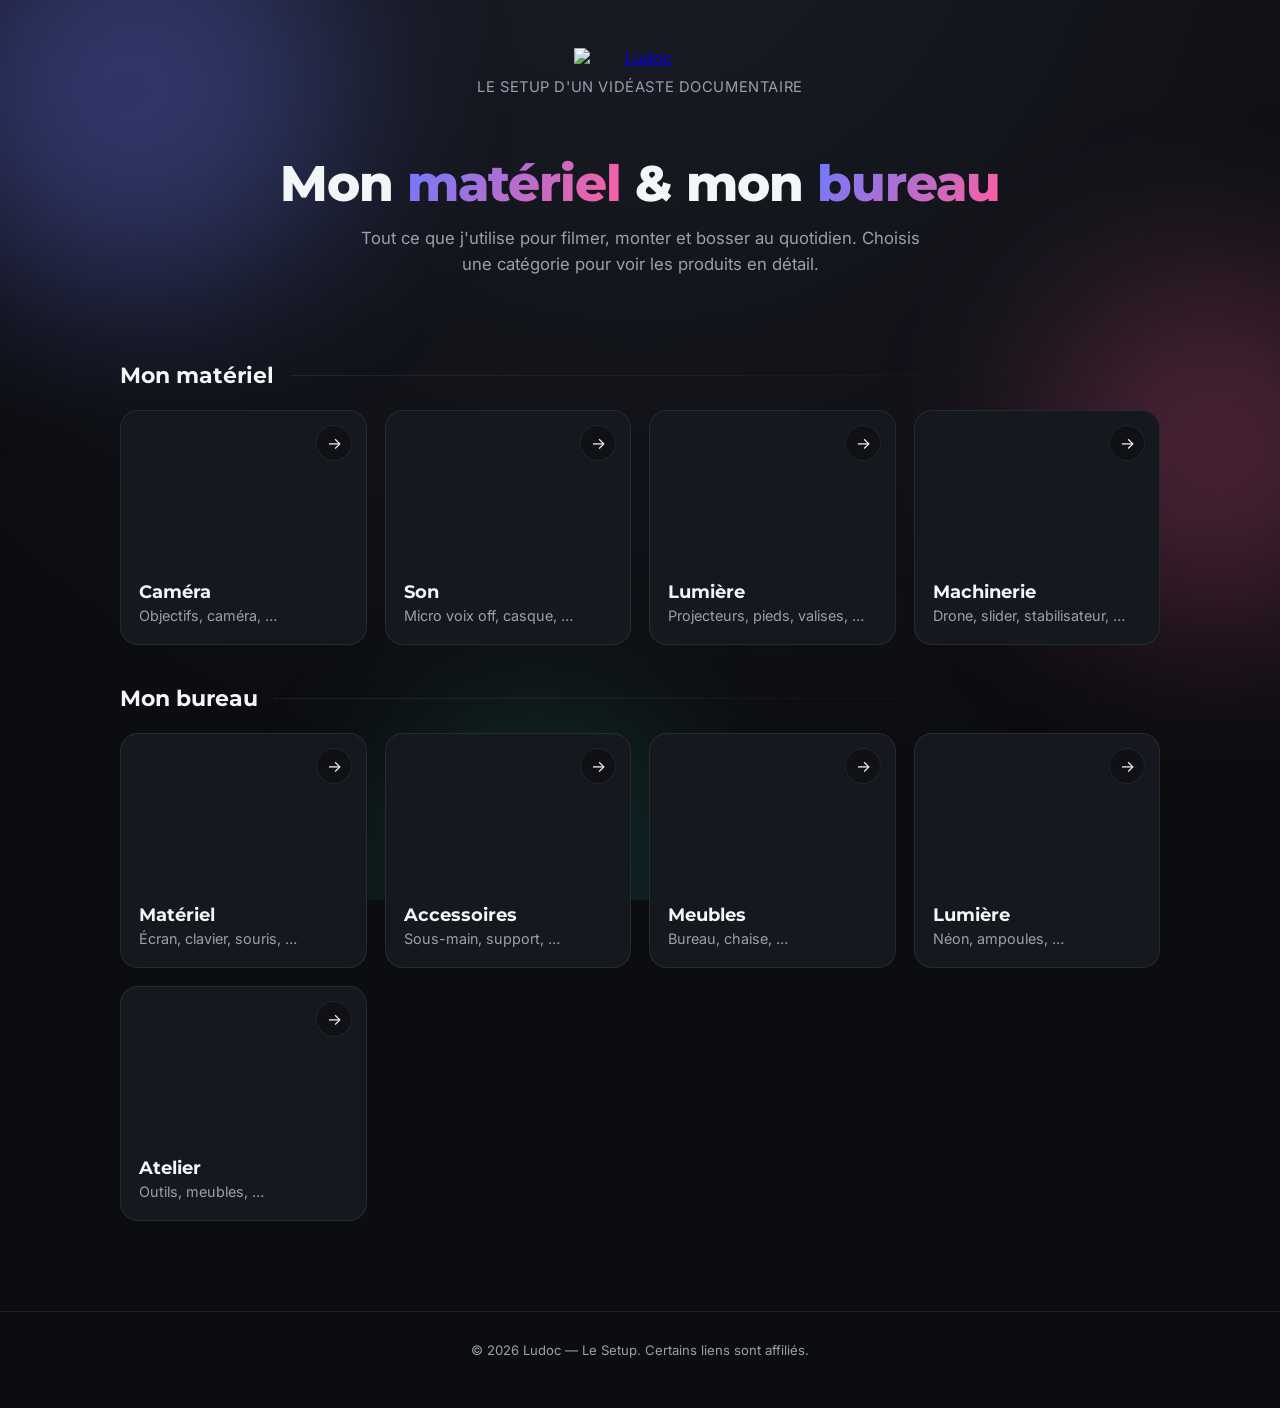
==== index.html @ 3bf1f8dd "Refonte moderne du Setup de Ludoc (page d'accueil)" ====
<!DOCTYPE html>
<html lang="fr-FR">
<head>
  <meta charset="UTF-8">
  <meta name="viewport" content="width=device-width, initial-scale=1">
  <title>Le Setup de Ludoc</title>
  <meta name="description" content="Ludoc liste ici tous les produits qu'il utilise dans son bureau et son atelier avec sa station de montage et son équipement pour filmer des documentaires et autres vidéos YouTube." />
  <meta name="robots" content="index, follow" />
  <link rel="canonical" href="https://setup.ludoc.net/" />
  <meta property="og:locale" content="fr_FR" />
  <meta property="og:type" content="website" />
  <meta property="og:title" content="Le Setup de Ludoc" />
  <meta property="og:description" content="Tout le matériel de tournage et le bureau de Ludoc, vidéaste documentaire & YouTube." />
  <meta property="og:url" content="https://setup.ludoc.net/" />
  <meta property="og:site_name" content="Le Setup de Ludoc" />
  <meta property="og:image" content="https://setup.ludoc.net/img/ludoc-setup.jpg" />

  <link rel="icon" href="https://setup.ludoc.net/img/ludoc.png" />
  <link rel="preconnect" href="https://fonts.googleapis.com">
  <link rel="preconnect" href="https://fonts.gstatic.com" crossorigin>
  <link href="https://fonts.googleapis.com/css2?family=Inter:wght@400;500;600;700&family=Montserrat:wght@600;700;800&display=swap" rel="stylesheet">
  <link href="style.css" rel="stylesheet">
</head>
<body>
  <div class="bg-orbs" aria-hidden="true">
    <span class="orb orb-1"></span>
    <span class="orb orb-2"></span>
    <span class="orb orb-3"></span>
  </div>

  <header class="site-header">
    <a class="brand" href="/">
      <img src="https://setup.ludoc.net/img/ludoc.png" alt="Ludoc" />
    </a>
    <p class="tagline">Le setup d'un vidéaste documentaire</p>
  </header>

  <main class="wrap">
    <section class="hero">
      <h1>Mon <span class="grad">matériel</span> &amp; mon <span class="grad">bureau</span></h1>
      <p>Tout ce que j'utilise pour filmer, monter et bosser au quotidien. Choisis une catégorie pour voir les produits en détail.</p>
    </section>

    <section class="cat-section" id="materiel">
      <div class="section-head">
        <h2>Mon matériel</h2>
        <span class="rule"></span>
      </div>
      <div class="grid">
        <a class="card" href="https://setup.ludoc.net/materiel-camera.html" style="--img:url('https://setup.ludoc.net/img/materiel-camera.jpg')">
          <div class="card-media"></div>
          <div class="card-body">
            <h3>Caméra</h3>
            <p>Objectifs, caméra, …</p>
          </div>
          <span class="arrow">→</span>
        </a>
        <a class="card" href="https://setup.ludoc.net/materiel-son.html" style="--img:url('https://setup.ludoc.net/img/materiel-son.jpg')">
          <div class="card-media"></div>
          <div class="card-body">
            <h3>Son</h3>
            <p>Micro voix off, casque, …</p>
          </div>
          <span class="arrow">→</span>
        </a>
        <a class="card" href="https://setup.ludoc.net/materiel-lumiere.html" style="--img:url('https://setup.ludoc.net/img/materiel-lumiere.jpg')">
          <div class="card-media"></div>
          <div class="card-body">
            <h3>Lumière</h3>
            <p>Projecteurs, pieds, valises, …</p>
          </div>
          <span class="arrow">→</span>
        </a>
        <a class="card" href="https://setup.ludoc.net/materiel-machinerie.html" style="--img:url('https://setup.ludoc.net/img/materiel-machinerie.jpg')">
          <div class="card-media"></div>
          <div class="card-body">
            <h3>Machinerie</h3>
            <p>Drone, slider, stabilisateur, …</p>
          </div>
          <span class="arrow">→</span>
        </a>
      </div>
    </section>

    <section class="cat-section" id="bureau">
      <div class="section-head">
        <h2>Mon bureau</h2>
        <span class="rule"></span>
      </div>
      <div class="grid">
        <a class="card" href="https://setup.ludoc.net/bureau-materiel.html" style="--img:url('https://setup.ludoc.net/img/bureau.jpg')">
          <div class="card-media"></div>
          <div class="card-body">
            <h3>Matériel</h3>
            <p>Écran, clavier, souris, …</p>
          </div>
          <span class="arrow">→</span>
        </a>
        <a class="card" href="https://setup.ludoc.net/bureau-accessoires.html" style="--img:url('https://setup.ludoc.net/img/bureau-accessoires.jpg')">
          <div class="card-media"></div>
          <div class="card-body">
            <h3>Accessoires</h3>
            <p>Sous-main, support, …</p>
          </div>
          <span class="arrow">→</span>
        </a>
        <a class="card" href="https://setup.ludoc.net/bureau-meubles.html" style="--img:url('https://setup.ludoc.net/img/bureau-meubles.jpg')">
          <div class="card-media"></div>
          <div class="card-body">
            <h3>Meubles</h3>
            <p>Bureau, chaise, …</p>
          </div>
          <span class="arrow">→</span>
        </a>
        <a class="card" href="https://setup.ludoc.net/bureau-lumiere.html" style="--img:url('https://setup.ludoc.net/img/bureau-lumiere.jpg')">
          <div class="card-media"></div>
          <div class="card-body">
            <h3>Lumière</h3>
            <p>Néon, ampoules, …</p>
          </div>
          <span class="arrow">→</span>
        </a>
        <a class="card" href="https://setup.ludoc.net/bureau-atelier.html" style="--img:url('https://setup.ludoc.net/img/bureau-atelier.jpg')">
          <div class="card-media"></div>
          <div class="card-body">
            <h3>Atelier</h3>
            <p>Outils, meubles, …</p>
          </div>
          <span class="arrow">→</span>
        </a>
      </div>
    </section>
  </main>

  <footer class="site-footer">
    <p>© <span id="year"></span> Ludoc — Le Setup. Certains liens sont affiliés.</p>
  </footer>

  <script>document.getElementById('year').textContent = new Date().getFullYear();</script>
</body>
</html>
---- style.css ----
:root {
  --bg: #0c0d10;
  --bg-2: #121419;
  --card: #16181f;
  --card-hover: #1c1f28;
  --text: #f4f5f7;
  --muted: #9aa0ac;
  --line: rgba(255, 255, 255, 0.08);
  --accent: #6c7bff;
  --accent-2: #ff5f9e;
  --radius: 18px;
  --shadow: 0 18px 50px rgba(0, 0, 0, 0.45);
}

* { box-sizing: border-box; }

html { scroll-behavior: smooth; }

body {
  margin: 0;
  font-family: "Inter", system-ui, -apple-system, sans-serif;
  color: var(--text);
  background: radial-gradient(circle at 50% -10%, #1a1d27 0%, var(--bg) 55%);
  min-height: 100vh;
  overflow-x: hidden;
  -webkit-font-smoothing: antialiased;
}

/* Background orbs */
.bg-orbs { position: fixed; inset: 0; z-index: 0; pointer-events: none; overflow: hidden; }
.orb { position: absolute; border-radius: 50%; filter: blur(90px); opacity: 0.35; }
.orb-1 { width: 420px; height: 420px; background: var(--accent); top: -120px; left: -80px; }
.orb-2 { width: 360px; height: 360px; background: var(--accent-2); top: 30%; right: -120px; opacity: 0.25; }
.orb-3 { width: 300px; height: 300px; background: #28d8b0; bottom: -120px; left: 30%; opacity: 0.18; }

/* Header */
.site-header {
  position: relative; z-index: 1;
  display: flex; flex-direction: column; align-items: center;
  gap: 10px; padding: 48px 20px 8px;
  text-align: center;
}
.brand img { width: 132px; height: auto; display: block; transition: transform .3s ease; }
.brand:hover img { transform: scale(1.05); }
.tagline { margin: 0; color: var(--muted); font-size: .92rem; letter-spacing: .04em; text-transform: uppercase; }

/* Layout */
.wrap { position: relative; z-index: 1; max-width: 1080px; margin: 0 auto; padding: 24px 20px 60px; }

/* Hero */
.hero { text-align: center; padding: 28px 0 44px; }
.hero h1 {
  font-family: "Montserrat", sans-serif;
  font-size: clamp(1.9rem, 5vw, 3.1rem);
  line-height: 1.1; margin: 0 0 14px; font-weight: 800; letter-spacing: -0.02em;
}
.grad {
  background: linear-gradient(120deg, var(--accent), var(--accent-2));
  -webkit-background-clip: text; background-clip: text; color: transparent;
}
.hero p { max-width: 560px; margin: 0 auto; color: var(--muted); font-size: 1.05rem; line-height: 1.6; }

/* Section heads */
.cat-section { margin-top: 40px; }
.section-head { display: flex; align-items: center; gap: 16px; margin-bottom: 22px; }
.section-head h2 { font-family: "Montserrat", sans-serif; font-size: 1.35rem; margin: 0; font-weight: 700; }
.section-head .rule { flex: 1; height: 1px; background: linear-gradient(90deg, var(--line), transparent); }

/* Grid + cards */
.grid {
  display: grid; gap: 18px;
  grid-template-columns: repeat(auto-fill, minmax(230px, 1fr));
}
.card {
  position: relative; display: flex; flex-direction: column;
  background: var(--card); border: 1px solid var(--line);
  border-radius: var(--radius); overflow: hidden;
  text-decoration: none; color: inherit;
  transition: transform .25s ease, background .25s ease, border-color .25s ease, box-shadow .25s ease;
}
.card:hover { transform: translateY(-6px); background: var(--card-hover); border-color: rgba(108,123,255,.4); box-shadow: var(--shadow); }
.card-media {
  aspect-ratio: 16 / 10;
  background-image: var(--img);
  background-size: cover; background-position: center;
  transition: transform .4s ease;
}
.card:hover .card-media { transform: scale(1.06); }
.card-body { padding: 16px 18px 20px; }
.card-body h3 { font-family: "Montserrat", sans-serif; margin: 0 0 4px; font-size: 1.15rem; font-weight: 700; }
.card-body p { margin: 0; color: var(--muted); font-size: .9rem; }
.arrow {
  position: absolute; top: 14px; right: 14px;
  width: 36px; height: 36px; display: grid; place-items: center;
  background: rgba(12,13,16,.55); backdrop-filter: blur(6px);
  border: 1px solid var(--line); border-radius: 50%;
  font-size: 1rem; color: var(--text);
  transition: transform .25s ease, background .25s ease;
}
.card:hover .arrow { transform: translateX(4px); background: linear-gradient(120deg, var(--accent), var(--accent-2)); border-color: transparent; }

/* Footer */
.site-footer { position: relative; z-index: 1; text-align: center; padding: 30px 20px 50px; color: var(--muted); font-size: .82rem; border-top: 1px solid var(--line); margin-top: 30px; }
.site-footer p { margin: 0; }

@media (max-width: 520px) {
  .site-header { padding-top: 34px; }
  .grid { grid-template-columns: repeat(auto-fill, minmax(150px, 1fr)); gap: 14px; }
}
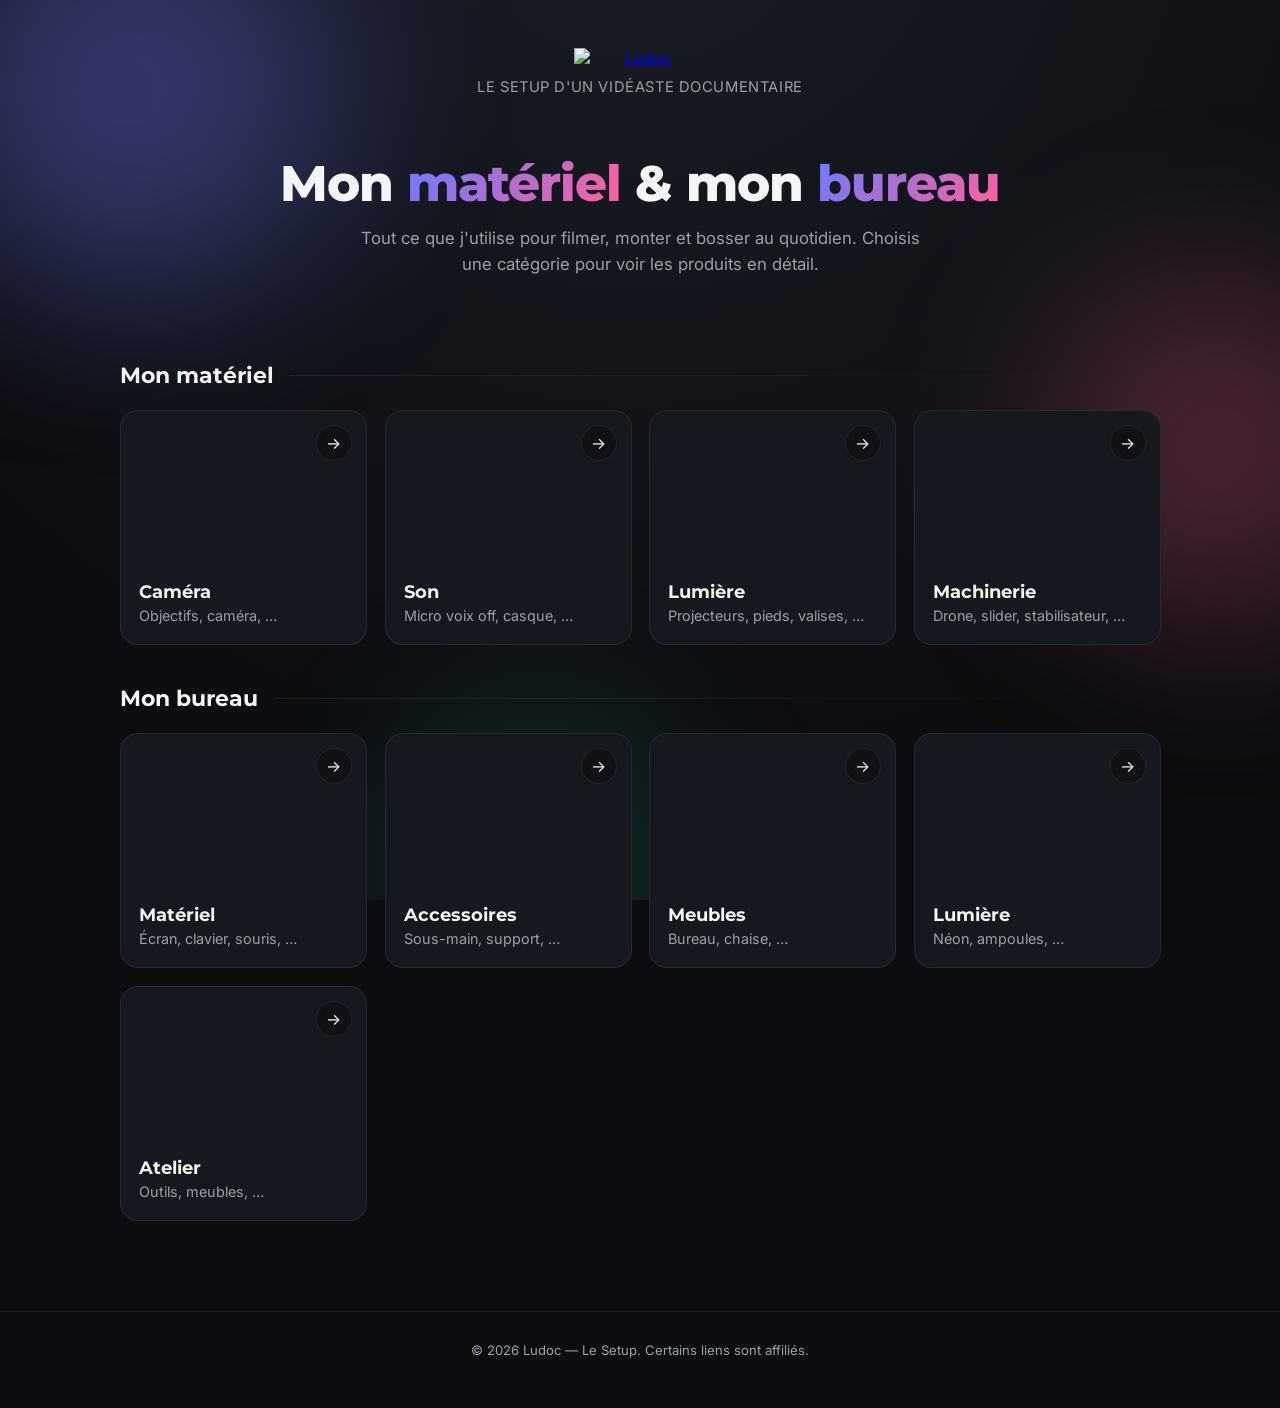
==== commit 81204ec2: "Animations Apple-like: reveal au scroll, parallax bannière, orbes réactives, tilt cartes" ====
--- a/index.html
+++ b/index.html
@@ -47,7 +47,7 @@
         <span class="rule"></span>
       </div>
       <div class="grid">
-        <a class="card" href="https://setup.ludoc.net/materiel-camera.html" style="--img:url('https://setup.ludoc.net/img/materiel-camera.jpg')">
+        <a class="card" href="materiel-camera.html" style="--img:url('https://setup.ludoc.net/img/materiel-camera.jpg')">
           <div class="card-media"></div>
           <div class="card-body">
             <h3>Caméra</h3>
@@ -55,7 +55,7 @@
           </div>
           <span class="arrow">→</span>
         </a>
-        <a class="card" href="https://setup.ludoc.net/materiel-son.html" style="--img:url('https://setup.ludoc.net/img/materiel-son.jpg')">
+        <a class="card" href="materiel-son.html" style="--img:url('https://setup.ludoc.net/img/materiel-son.jpg')">
           <div class="card-media"></div>
           <div class="card-body">
             <h3>Son</h3>
@@ -63,7 +63,7 @@
           </div>
           <span class="arrow">→</span>
         </a>
-        <a class="card" href="https://setup.ludoc.net/materiel-lumiere.html" style="--img:url('https://setup.ludoc.net/img/materiel-lumiere.jpg')">
+        <a class="card" href="materiel-lumiere.html" style="--img:url('https://setup.ludoc.net/img/materiel-lumiere.jpg')">
           <div class="card-media"></div>
           <div class="card-body">
             <h3>Lumière</h3>
@@ -71,7 +71,7 @@
           </div>
           <span class="arrow">→</span>
         </a>
-        <a class="card" href="https://setup.ludoc.net/materiel-machinerie.html" style="--img:url('https://setup.ludoc.net/img/materiel-machinerie.jpg')">
+        <a class="card" href="materiel-machinerie.html" style="--img:url('https://setup.ludoc.net/img/materiel-machinerie.jpg')">
           <div class="card-media"></div>
           <div class="card-body">
             <h3>Machinerie</h3>
@@ -88,7 +88,7 @@
         <span class="rule"></span>
       </div>
       <div class="grid">
-        <a class="card" href="https://setup.ludoc.net/bureau-materiel.html" style="--img:url('https://setup.ludoc.net/img/bureau.jpg')">
+        <a class="card" href="bureau-materiel.html" style="--img:url('https://setup.ludoc.net/img/bureau.jpg')">
           <div class="card-media"></div>
           <div class="card-body">
             <h3>Matériel</h3>
@@ -96,7 +96,7 @@
           </div>
           <span class="arrow">→</span>
         </a>
-        <a class="card" href="https://setup.ludoc.net/bureau-accessoires.html" style="--img:url('https://setup.ludoc.net/img/bureau-accessoires.jpg')">
+        <a class="card" href="bureau-accessoires.html" style="--img:url('https://setup.ludoc.net/img/bureau-accessoires.jpg')">
           <div class="card-media"></div>
           <div class="card-body">
             <h3>Accessoires</h3>
@@ -104,7 +104,7 @@
           </div>
           <span class="arrow">→</span>
         </a>
-        <a class="card" href="https://setup.ludoc.net/bureau-meubles.html" style="--img:url('https://setup.ludoc.net/img/bureau-meubles.jpg')">
+        <a class="card" href="bureau-meubles.html" style="--img:url('https://setup.ludoc.net/img/bureau-meubles.jpg')">
           <div class="card-media"></div>
           <div class="card-body">
             <h3>Meubles</h3>
@@ -112,7 +112,7 @@
           </div>
           <span class="arrow">→</span>
         </a>
-        <a class="card" href="https://setup.ludoc.net/bureau-lumiere.html" style="--img:url('https://setup.ludoc.net/img/bureau-lumiere.jpg')">
+        <a class="card" href="bureau-lumiere.html" style="--img:url('https://setup.ludoc.net/img/bureau-lumiere.jpg')">
           <div class="card-media"></div>
           <div class="card-body">
             <h3>Lumière</h3>
@@ -120,7 +120,7 @@
           </div>
           <span class="arrow">→</span>
         </a>
-        <a class="card" href="https://setup.ludoc.net/bureau-atelier.html" style="--img:url('https://setup.ludoc.net/img/bureau-atelier.jpg')">
+        <a class="card" href="bureau-atelier.html" style="--img:url('https://setup.ludoc.net/img/bureau-atelier.jpg')">
           <div class="card-media"></div>
           <div class="card-body">
             <h3>Atelier</h3>
@@ -137,5 +137,6 @@
   </footer>
 
   <script>document.getElementById('year').textContent = new Date().getFullYear();</script>
+  <script src="anim.js" defer></script>
 </body>
 </html>
--- a/style.css
+++ b/style.css
@@ -107,3 +107,98 @@
   .site-header { padding-top: 34px; }
   .grid { grid-template-columns: repeat(auto-fill, minmax(150px, 1fr)); gap: 14px; }
 }
+
+/* ============ PAGES PRODUITS ============ */
+.page-hero {
+  position: relative; z-index: 1; overflow: hidden;
+  min-height: 300px; display: flex; align-items: flex-end;
+  border-bottom: 1px solid var(--line);
+}
+.page-hero::before {
+  content: ""; position: absolute; left: 0; right: 0; top: -12%; height: 124%;
+  background-image: linear-gradient(180deg, rgba(12,13,16,.3), rgba(12,13,16,.94)), var(--banner);
+  background-size: cover; background-position: center; z-index: -1;
+  transform: translate3d(0, calc(var(--p, 0) * 1px), 0) scale(1.05);
+  will-change: transform;
+}
+.page-hero-overlay { width: 100%; max-width: 1080px; margin: 0 auto; padding: 28px 20px 30px; }
+.back {
+  display: inline-block; margin-bottom: 16px;
+  color: var(--muted); text-decoration: none; font-size: .9rem; font-weight: 500;
+  padding: 7px 14px; border: 1px solid var(--line); border-radius: 999px;
+  background: rgba(12,13,16,.4); backdrop-filter: blur(6px);
+  transition: color .2s ease, border-color .2s ease, transform .2s ease;
+}
+.back:hover { color: var(--text); border-color: rgba(108,123,255,.5); transform: translateX(-3px); }
+.eyebrow { margin: 0 0 6px; color: var(--accent); font-size: .82rem; font-weight: 600; letter-spacing: .12em; text-transform: uppercase; }
+.page-hero h1 { font-family: "Montserrat", sans-serif; font-size: clamp(2rem, 6vw, 3.2rem); margin: 0; font-weight: 800; letter-spacing: -.02em; }
+
+.sec { margin-top: 44px; }
+.sec:first-child { margin-top: 36px; }
+.sec-title {
+  font-family: "Montserrat", sans-serif; font-size: 1.2rem; font-weight: 700;
+  margin: 0 0 20px; padding-bottom: 12px; border-bottom: 1px solid var(--line);
+}
+
+.prod-grid { display: grid; gap: 16px; grid-template-columns: repeat(auto-fill, minmax(180px, 1fr)); }
+.prod {
+  display: flex; flex-direction: column;
+  background: var(--card); border: 1px solid var(--line); border-radius: 16px;
+  overflow: hidden; text-decoration: none; color: inherit;
+  transition: transform .22s ease, border-color .22s ease, background .22s ease, box-shadow .22s ease;
+}
+.prod:hover { transform: translateY(-5px); border-color: rgba(108,123,255,.4); background: var(--card-hover); box-shadow: var(--shadow); }
+.prod-img {
+  aspect-ratio: 1 / 1; display: grid; place-items: center; padding: 18px;
+  background: radial-gradient(circle at 50% 35%, #20242e 0%, #14161c 100%);
+}
+.prod-img img { max-width: 100%; max-height: 100%; object-fit: contain; transition: transform .3s ease; }
+.prod:hover .prod-img img { transform: scale(1.07); }
+.prod-info { display: flex; flex-direction: column; gap: 3px; padding: 14px 15px 16px; border-top: 1px solid var(--line); }
+.prod-cat { color: var(--muted); font-size: .76rem; font-weight: 600; letter-spacing: .04em; text-transform: uppercase; }
+.prod-name { font-family: "Montserrat", sans-serif; font-size: 1rem; font-weight: 700; line-height: 1.25; }
+
+@media (max-width: 520px) {
+  .prod-grid { grid-template-columns: repeat(auto-fill, minmax(140px, 1fr)); gap: 12px; }
+  .page-hero { min-height: 190px; }
+}
+
+/* ============ ANIMATIONS ============ */
+.reveal {
+  opacity: 0;
+  transform: translateY(28px) scale(.985);
+  transition: opacity .8s cubic-bezier(.16,.7,.18,1), transform .8s cubic-bezier(.16,.7,.18,1);
+  transition-delay: var(--d, 0ms);
+  will-change: opacity, transform;
+}
+.reveal.in { opacity: 1; transform: none; }
+
+/* Entrée hero (au chargement) */
+.page-hero-overlay > * { opacity: 0; transform: translateY(18px); animation: heroIn .9s cubic-bezier(.16,.7,.18,1) forwards; }
+.page-hero-overlay > *:nth-child(1) { animation-delay: .05s; }
+.page-hero-overlay > *:nth-child(2) { animation-delay: .15s; }
+.page-hero-overlay > *:nth-child(3) { animation-delay: .25s; }
+.site-header .brand, .site-header .tagline { opacity: 0; transform: translateY(14px); animation: heroIn .9s cubic-bezier(.16,.7,.18,1) forwards; }
+.site-header .tagline { animation-delay: .15s; }
+@keyframes heroIn { to { opacity: 1; transform: none; } }
+
+/* Orbes flottantes + réactives souris */
+.bg-orbs { transition: transform .6s ease-out; }
+.orb { animation: float 20s ease-in-out infinite; }
+.orb-2 { animation-duration: 26s; animation-delay: -6s; }
+.orb-3 { animation-duration: 32s; animation-delay: -12s; }
+@keyframes float {
+  0%, 100% { transform: translate(0, 0); }
+  33%      { transform: translate(34px, -28px); }
+  66%      { transform: translate(-24px, 22px); }
+}
+
+/* Micro-interaction au clic sur les cartes */
+.card:active, .prod:active { transform: translateY(-2px) scale(.99); transition-duration: .1s; }
+
+@media (prefers-reduced-motion: reduce) {
+  .reveal { opacity: 1 !important; transform: none !important; transition: none !important; }
+  .page-hero-overlay > *, .site-header .brand, .site-header .tagline { opacity: 1 !important; transform: none !important; animation: none !important; }
+  .orb { animation: none !important; }
+  .page-hero::before { transform: scale(1.05) !important; }
+}
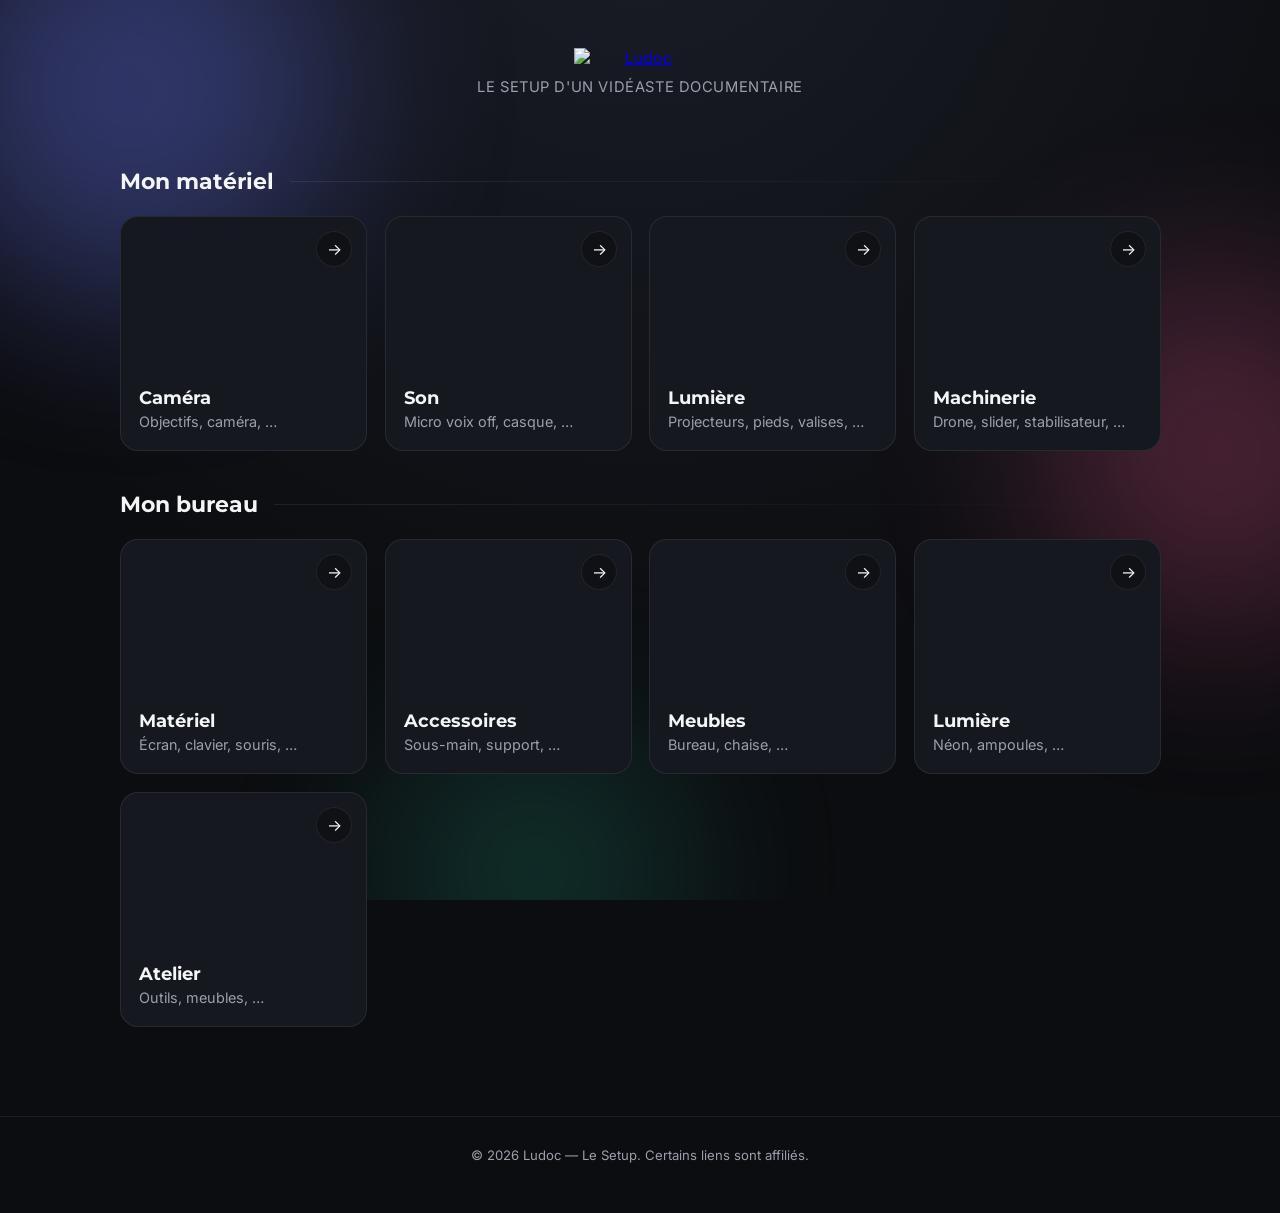
==== commit f377bcee: "Épure la home: suppression du bloc intro, logo + listes uniquement" ====
--- a/index.html
+++ b/index.html
@@ -36,11 +36,6 @@
   </header>
 
   <main class="wrap">
-    <section class="hero">
-      <h1>Mon <span class="grad">matériel</span> &amp; mon <span class="grad">bureau</span></h1>
-      <p>Tout ce que j'utilise pour filmer, monter et bosser au quotidien. Choisis une catégorie pour voir les produits en détail.</p>
-    </section>
-
     <section class="cat-section" id="materiel">
       <div class="section-head">
         <h2>Mon matériel</h2>
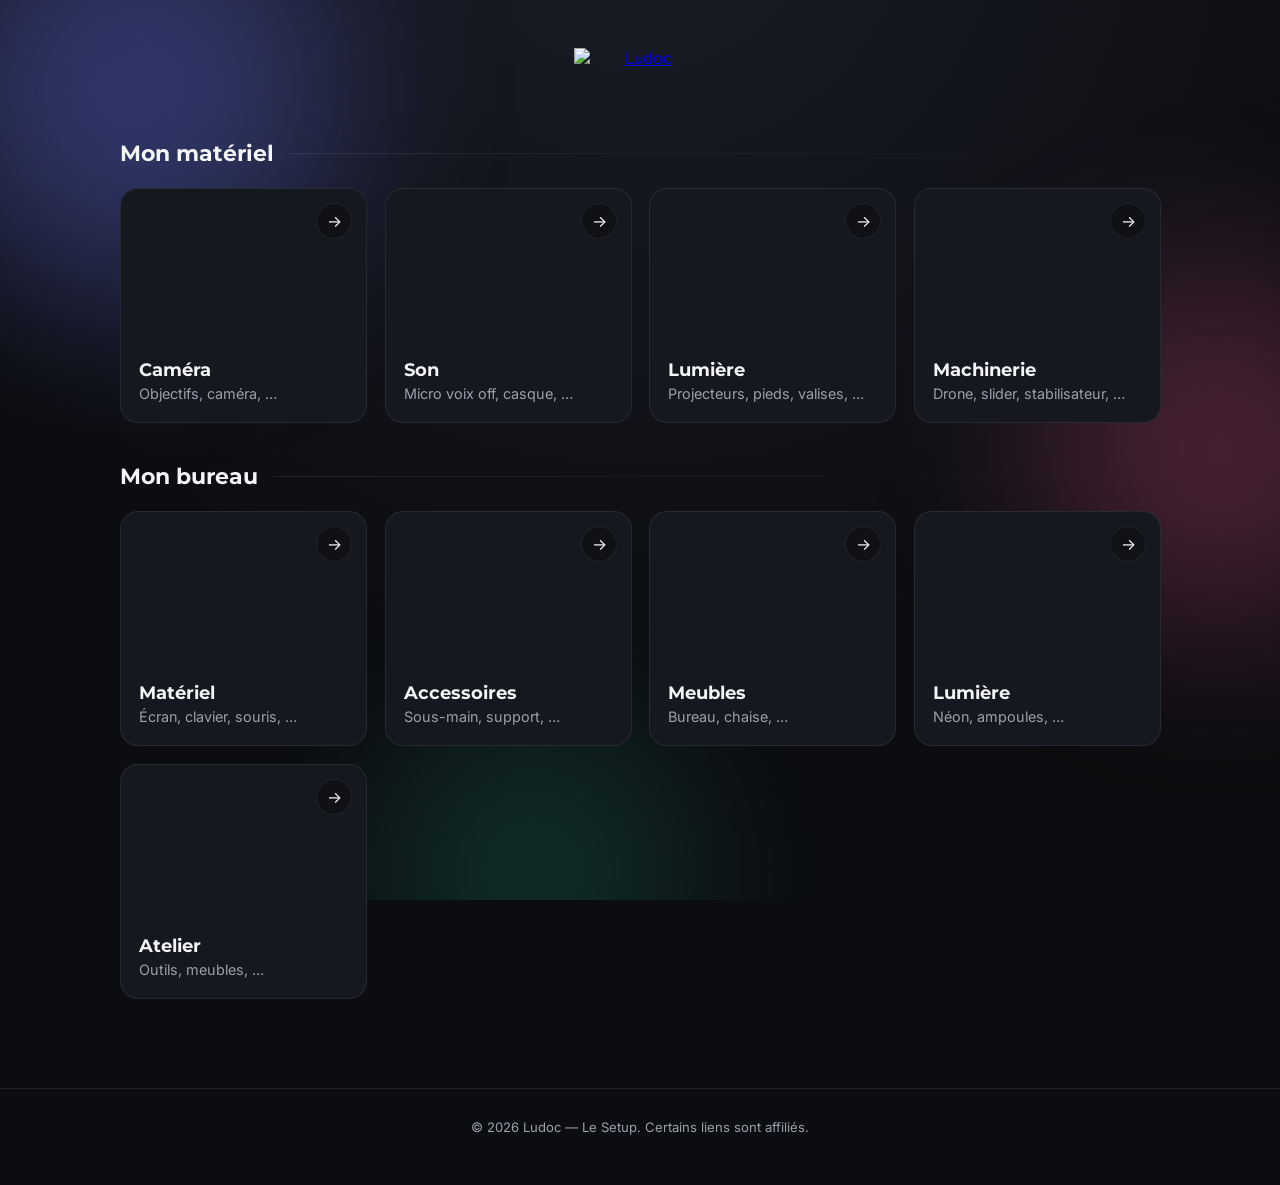
==== commit 336e8b62: "Loading page: logo Ludoc N&B -> couleurs -> fade vers le site (~3s); retire la tagline" ====
--- a/index.html
+++ b/index.html
@@ -22,6 +22,10 @@
   <link href="style.css" rel="stylesheet">
 </head>
 <body>
+  <div id="loader" aria-hidden="true">
+    <img class="loader-logo" src="https://setup.ludoc.net/img/ludoc.png" alt="Ludoc" />
+  </div>
+
   <div class="bg-orbs" aria-hidden="true">
     <span class="orb orb-1"></span>
     <span class="orb orb-2"></span>
@@ -32,7 +36,6 @@
     <a class="brand" href="/">
       <img src="https://setup.ludoc.net/img/ludoc.png" alt="Ludoc" />
     </a>
-    <p class="tagline">Le setup d'un vidéaste documentaire</p>
   </header>
 
   <main class="wrap">
--- a/style.css
+++ b/style.css
@@ -14,6 +14,25 @@
 
 * { box-sizing: border-box; }
 
+/* ============ LOADER ============ */
+#loader {
+  position: fixed; inset: 0; z-index: 9999;
+  display: grid; place-items: center;
+  background: radial-gradient(circle at 50% 42%, #1a1d27 0%, #0c0d10 60%);
+  animation: loaderOut .9s cubic-bezier(.16,.7,.18,1) 3.1s forwards;
+}
+.loader-logo {
+  width: min(300px, 60vw); height: auto;
+  opacity: 0; transform: scale(.92);
+  filter: grayscale(1) brightness(.55) contrast(.9);
+  animation:
+    logoIn 1s cubic-bezier(.16,.7,.18,1) forwards,
+    logoColor 1.6s cubic-bezier(.16,.7,.18,1) 1s forwards;
+}
+@keyframes logoIn { to { opacity: 1; transform: scale(1); } }
+@keyframes logoColor { to { filter: grayscale(0) brightness(1) contrast(1); } }
+@keyframes loaderOut { to { opacity: 0; visibility: hidden; } }
+
 html { scroll-behavior: smooth; }
 
 body {
@@ -197,6 +216,7 @@
 .card:active, .prod:active { transform: translateY(-2px) scale(.99); transition-duration: .1s; }
 
 @media (prefers-reduced-motion: reduce) {
+  #loader { display: none !important; }
   .reveal { opacity: 1 !important; transform: none !important; transition: none !important; }
   .page-hero-overlay > *, .site-header .brand, .site-header .tagline { opacity: 1 !important; transform: none !important; animation: none !important; }
   .orb { animation: none !important; }
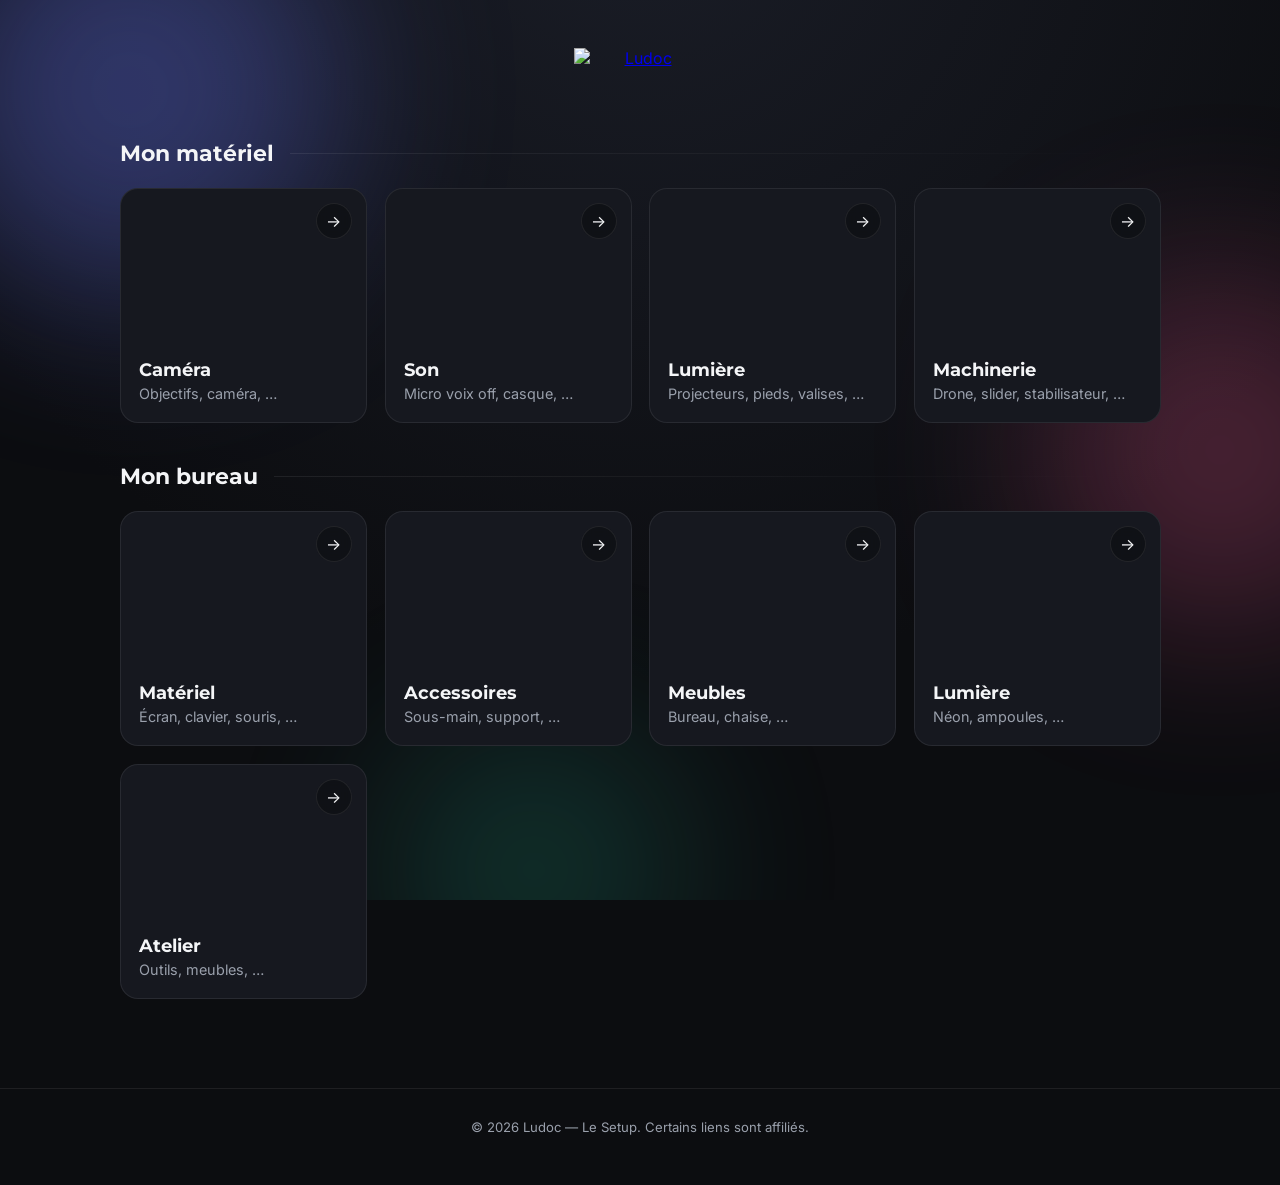
==== commit fc6a2c64: "Loader plus court (~2s) + effet video: balayage lumiere + ligne de scan masques au logo" ====
--- a/index.html
+++ b/index.html
@@ -23,7 +23,11 @@
 </head>
 <body>
   <div id="loader" aria-hidden="true">
-    <img class="loader-logo" src="https://setup.ludoc.net/img/ludoc.png" alt="Ludoc" />
+    <div class="loader-logo" style="--logo:url('https://setup.ludoc.net/img/ludoc.png')">
+      <img src="https://setup.ludoc.net/img/ludoc.png" alt="Ludoc" />
+      <span class="loader-glint"></span>
+      <span class="loader-scan"></span>
+    </div>
   </div>
 
   <div class="bg-orbs" aria-hidden="true">
--- a/style.css
+++ b/style.css
@@ -19,18 +19,43 @@
   position: fixed; inset: 0; z-index: 9999;
   display: grid; place-items: center;
   background: radial-gradient(circle at 50% 42%, #1a1d27 0%, #0c0d10 60%);
-  animation: loaderOut .9s cubic-bezier(.16,.7,.18,1) 3.1s forwards;
+  animation: loaderOut .7s cubic-bezier(.16,.7,.18,1) 1.9s forwards;
 }
 .loader-logo {
-  width: min(300px, 60vw); height: auto;
+  position: relative;
+  width: min(300px, 60vw);
   opacity: 0; transform: scale(.92);
-  filter: grayscale(1) brightness(.55) contrast(.9);
-  animation:
-    logoIn 1s cubic-bezier(.16,.7,.18,1) forwards,
-    logoColor 1.6s cubic-bezier(.16,.7,.18,1) 1s forwards;
+  animation: logoIn .8s cubic-bezier(.16,.7,.18,1) forwards;
+}
+.loader-logo img {
+  display: block; width: 100%; height: auto;
+  filter: grayscale(1) brightness(.5) contrast(.9);
+  animation: logoColor 1.2s cubic-bezier(.16,.7,.18,1) .5s forwards;
+}
+/* balayage de lumière (masqué à la forme du logo) */
+.loader-glint {
+  position: absolute; inset: 0; pointer-events: none;
+  -webkit-mask: var(--logo) center / contain no-repeat;
+          mask: var(--logo) center / contain no-repeat;
+  background: linear-gradient(105deg, transparent 38%, rgba(255,255,255,.95) 50%, transparent 62%);
+  background-size: 260% 100%; background-position: 160% 0;
+  mix-blend-mode: screen;
+  animation: glint 1.6s cubic-bezier(.5,0,.3,1) .3s 2 forwards;
+}
+/* ligne de scan verticale facon lecture video */
+.loader-scan {
+  position: absolute; inset: 0; pointer-events: none;
+  -webkit-mask: var(--logo) center / contain no-repeat;
+          mask: var(--logo) center / contain no-repeat;
+  background: linear-gradient(180deg, transparent 44%, rgba(108,123,255,.85) 50%, transparent 56%);
+  background-size: 100% 240%; background-position: 0 -120%;
+  mix-blend-mode: screen; opacity: .9;
+  animation: scan 1.1s ease-in-out .4s forwards;
 }
 @keyframes logoIn { to { opacity: 1; transform: scale(1); } }
 @keyframes logoColor { to { filter: grayscale(0) brightness(1) contrast(1); } }
+@keyframes glint { to { background-position: -120% 0; } }
+@keyframes scan { to { background-position: 0 120%; } }
 @keyframes loaderOut { to { opacity: 0; visibility: hidden; } }
 
 html { scroll-behavior: smooth; }
